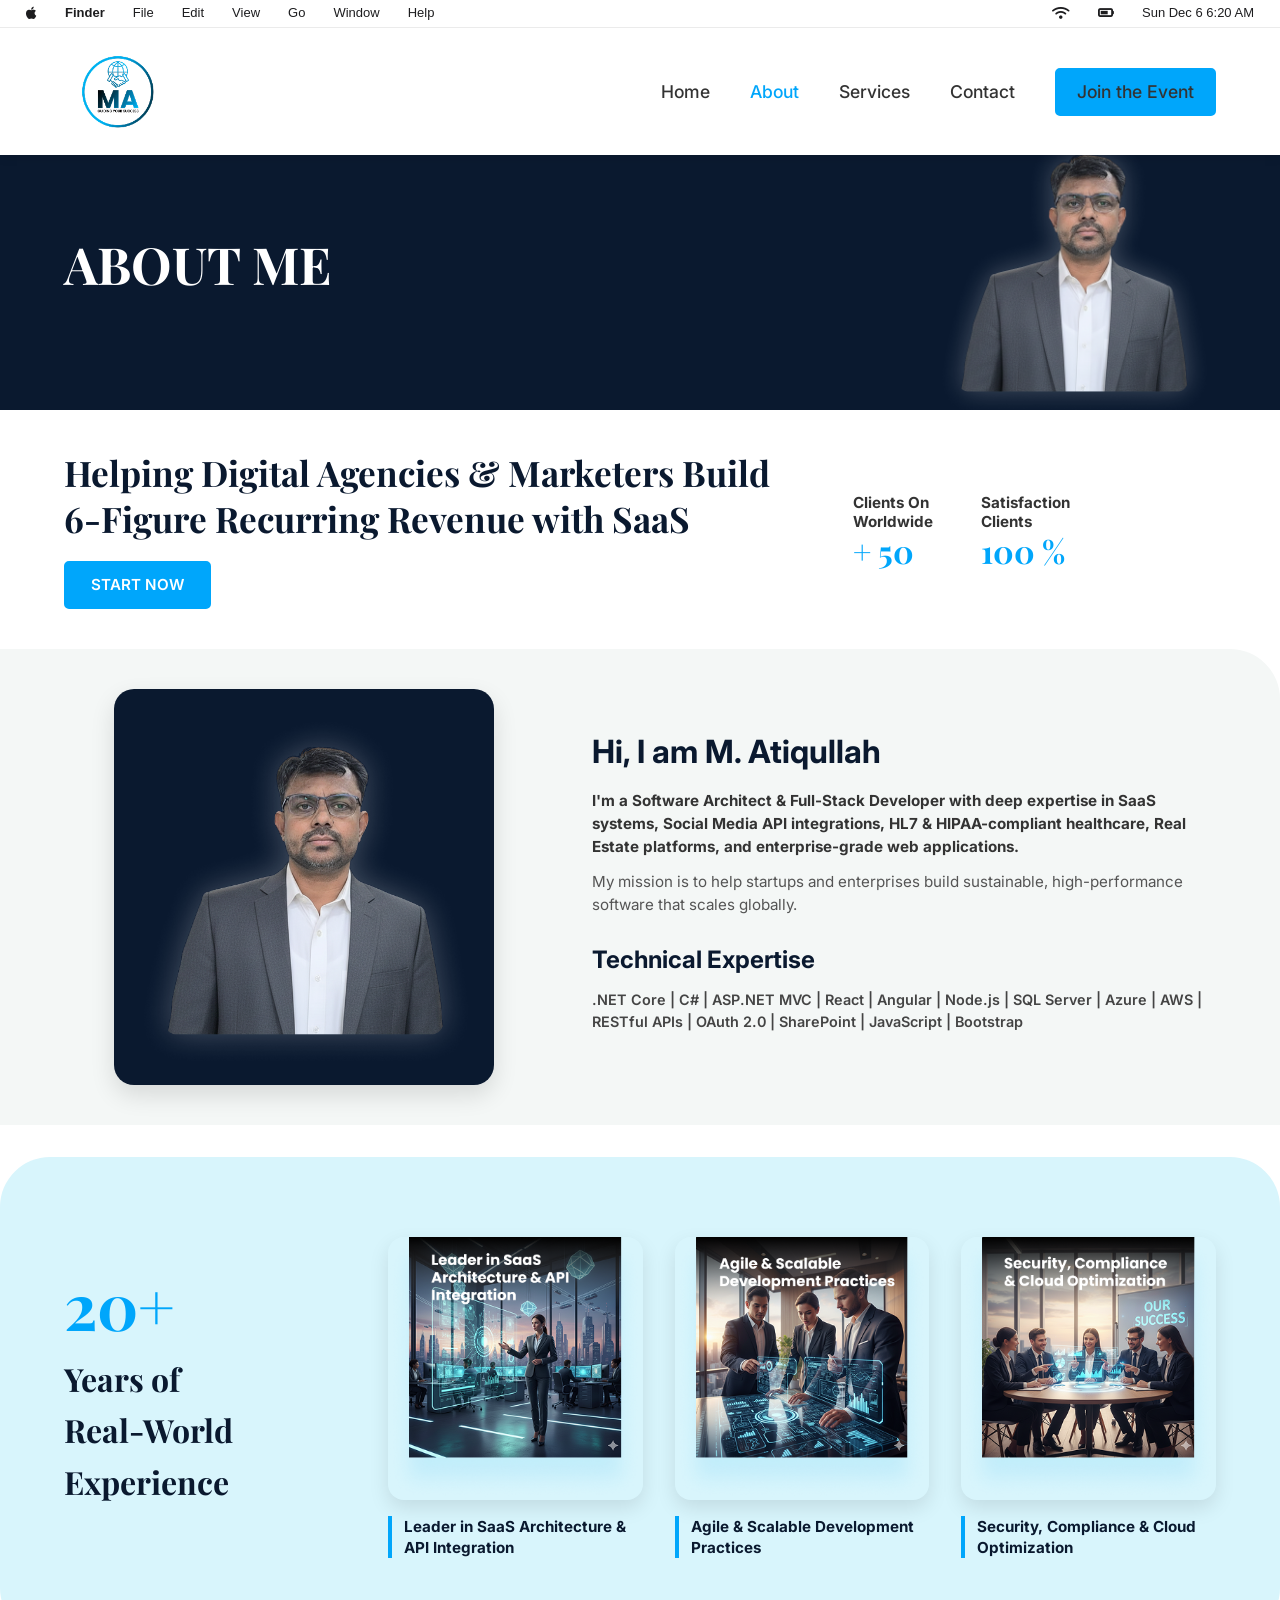
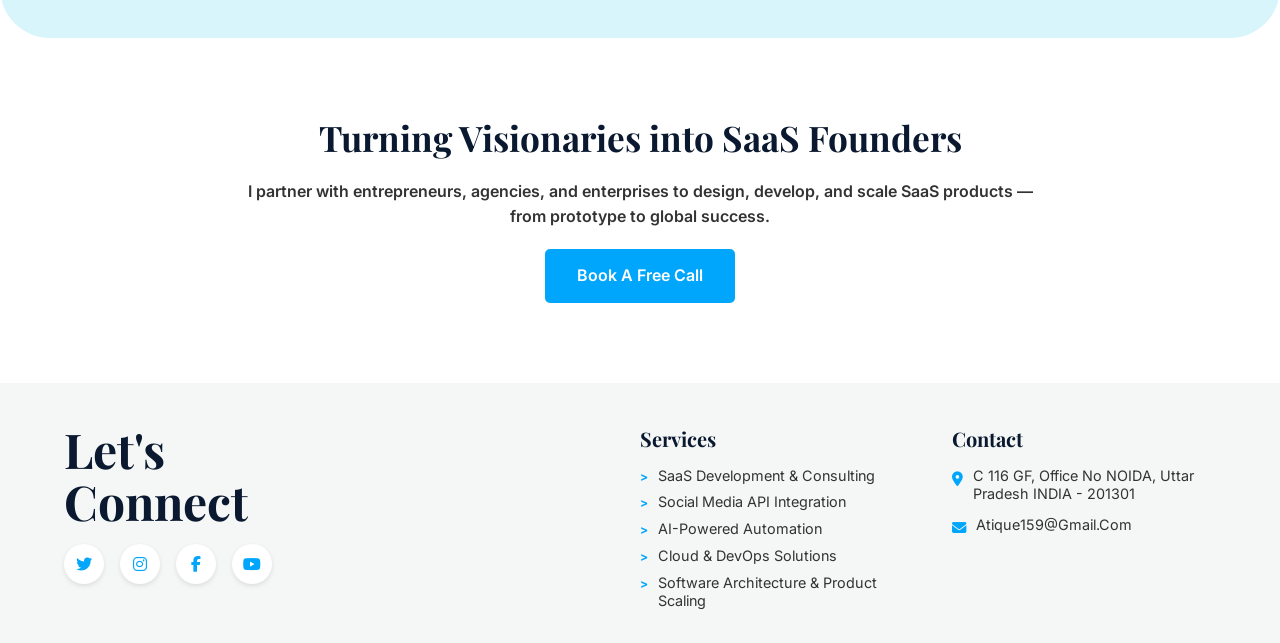
==== about.html @ 6e347f7b "Initial commit: Atiqullah portfolio website" ====
<!DOCTYPE html>
<html lang="en">
<head>
  <meta charset="UTF-8">
  <meta name="viewport" content="width=device-width, initial-scale=1.0">
  <title>About Me - M. Atiqullah</title>
  <meta name="description" content="Learn more about M. Atiqullah, Software Architect & Full-Stack Developer.">
  <link rel="stylesheet" href="styles.css">
  <link rel="stylesheet" href="https://cdnjs.cloudflare.com/ajax/libs/font-awesome/6.4.0/css/all.min.css">
</head>
<body>
  <!-- macOS Top Status Bar -->
  <div class="macos-menubar" style="background: #ffffff !important; backdrop-filter: none !important; -webkit-backdrop-filter: none !important;">
    <div class="menubar-left">
      <a href="#" class="menubar-item" style="font-size: 15px;"><i class="fab fa-apple"></i></a>
      <a href="#" class="menubar-item" style="font-weight: 700;">Finder</a>
      <a href="#" class="menubar-item">File</a>
      <a href="#" class="menubar-item">Edit</a>
      <a href="#" class="menubar-item">View</a>
      <a href="#" class="menubar-item">Go</a>
      <a href="#" class="menubar-item">Window</a>
      <a href="#" class="menubar-item">Help</a>
    </div>
    <div class="menubar-right">
      <span class="menubar-item"><i class="fas fa-wifi"></i></span>
      <span class="menubar-item"><i class="fas fa-battery-three-quarters"></i></span>
      <span id="macos-clock" class="menubar-item">Sat Jun 10 9:41 AM</span>
    </div>
  </div>

  <header>
    <div class="container navbar">
      <a href="index.html" class="logo">
        <img src="4%201.png" alt="MA Logo" class="logo-img">
      </a>
      <button class="hamburger"><i class="fas fa-bars"></i></button>
      <ul class="nav-links">
        <li><a href="index.html">Home</a></li>
        <li><a href="about.html" class="active">About</a></li>
        <li><a href="services.html">Services</a></li>
        <li><a href="contact.html">Contact</a></li>
        <li><a href="#" class="btn" style="padding: 8px 20px;">Join the Event</a></li>
      </ul>
    </div>
  </header>

  <main>
    <!-- About Hero -->
    <section class="bg-dark" style="padding: 7.5rem 0 0; overflow: hidden;">
      <div class="container" style="display: flex; align-items: center; justify-content: space-between;">
        <div>
          <h1 style="font-size: 3.2rem; margin-bottom: 0;">ABOUT ME</h1>
        </div>
        <div style="margin-bottom: -10px;">
          <img src="atq%20(1).png" alt="M. Atiqullah" style="max-height: 300px; display: block; border-radius: 20px 20px 0 0;">
        </div>
      </div>
    </section>

    <!-- Digital Agencies Section -->
    <section style="padding: 2.5rem 0;">
      <div class="container" style="display: grid; grid-template-columns: 2fr 1fr; gap: 4rem; align-items: center;">
        <div>
          <h2 style="font-size: 2.2rem; margin-bottom: 1.2rem; line-height: 1.3;">Helping Digital Agencies & Marketers Build 6-Figure Recurring Revenue with SaaS</h2>
          <a href="contact.html" class="btn" style="padding: 10px 25px; font-size: 0.95rem;">START NOW</a>
        </div>
        
        <div style="display: flex; flex-direction: row; gap: 3rem; align-items: flex-start;">
          <div class="stat-item">
            <p style="margin-bottom: 0.25rem; line-height: 1.25; font-size: 0.95rem;"><strong>Clients On<br>Worldwide</strong></p>
            <h3 class="text-primary" style="font-size: 2rem; margin-bottom: 0; line-height: 1;">+ 50</h3>
          </div>
          <div class="stat-item">
            <p style="margin-bottom: 0.25rem; line-height: 1.25; font-size: 0.95rem;"><strong>Satisfaction<br>Clients</strong></p>
            <h3 class="text-primary" style="font-size: 2rem; margin-bottom: 0; line-height: 1;">100 %</h3>
          </div>
        </div>
      </div>
    </section>

    <!-- Bio Section -->
    <section class="bg-light" style="padding: 2.5rem 0; border-radius: 0 50px 0 0;">
      <div class="container">
        <div style="display: grid; grid-template-columns: 1fr 1.3fr; gap: 3rem; align-items: center;">
          <div style="background-color: var(--primary-dark); padding: 1rem; border-radius: 20px; box-shadow: 0 10px 25px rgba(0,0,0,0.12); max-width: 380px; width: 100%; margin: 0 auto;">
            <img src="atq%20(1).png" alt="M. Atiqullah" style="width: 100%; border-radius: 10px; display: block;">
          </div>
          
          <div>
            <h2 style="font-size: 2rem; font-family: var(--font-body); margin-bottom: 0.8rem;">Hi, I am M. Atiqullah</h2>
            <p style="font-size: 0.95rem; line-height: 1.5; margin-bottom: 0.8rem;"><strong>I'm a Software Architect & Full-Stack Developer with deep expertise in SaaS systems, Social Media API integrations, HL7 & HIPAA-compliant healthcare, Real Estate platforms, and enterprise-grade web applications.</strong></p>
            <p style="margin-bottom: 1.5rem; font-size: 0.95rem; line-height: 1.5; color: #555;">My mission is to help startups and enterprises build sustainable, high-performance software that scales globally.</p>
            
            <h2 style="font-size: 1.5rem; font-family: var(--font-body); margin-bottom: 0.6rem;">Technical Expertise</h2>
            <p style="font-weight: 600; font-size: 0.9rem; line-height: 1.5; color: #444;">.NET Core | C# | ASP.NET MVC | React | Angular | Node.js | SQL Server | Azure | AWS | RESTful APIs | OAuth 2.0 | SharePoint | JavaScript | Bootstrap</p>
          </div>
        </div>
      </div>
    </section>

    <!-- Experience Grid -->
    <section class="section-padding" style="background-color: #d8f5fc; border-radius: 50px; margin: 2rem 0;">
      <div class="container">
        <div style="display: grid; grid-template-columns: 1fr 3fr; gap: 3rem; align-items: center;">
          <div>
            <h2 class="text-primary" style="font-size: 4rem; line-height: 1; margin: 0;">20+</h2>
            <h2 style="font-size: 2rem; margin-top: 1rem;">Years of<br>Real-World<br>Experience</h2>
          </div>
          
          <div class="grid-3" style="align-items: start;">
            <!-- Card 1 -->
            <div style="display: flex; flex-direction: column;">
              <div style="border-radius: 16px; overflow: hidden; box-shadow: 0 8px 20px rgba(0,0,0,0.1);">
                <img src="Group%201000001676.png" alt="Leader in SaaS Architecture & API Integration" style="width: 100%; height: auto; display: block;">
              </div>
              <div style="border-left: 4px solid var(--primary-light); padding-left: 0.75rem; margin-top: 1rem;">
                <p style="font-weight: 700; font-size: 0.95rem; color: var(--primary-dark); margin: 0; line-height: 1.4;">Leader in SaaS Architecture &amp; API Integration</p>
              </div>
            </div>

            <!-- Card 2 -->
            <div style="display: flex; flex-direction: column;">
              <div style="border-radius: 16px; overflow: hidden; box-shadow: 0 8px 20px rgba(0,0,0,0.1);">
                <img src="Group%201000001677.png" alt="Agile & Scalable Development Practices" style="width: 100%; height: auto; display: block;">
              </div>
              <div style="border-left: 4px solid var(--primary-light); padding-left: 0.75rem; margin-top: 1rem;">
                <p style="font-weight: 700; font-size: 0.95rem; color: var(--primary-dark); margin: 0; line-height: 1.4;">Agile &amp; Scalable Development Practices</p>
              </div>
            </div>

            <!-- Card 3 -->
            <div style="display: flex; flex-direction: column;">
              <div style="border-radius: 16px; overflow: hidden; box-shadow: 0 8px 20px rgba(0,0,0,0.1);">
                <img src="Group%201000001678.png" alt="Security, Compliance & Cloud Optimization" style="width: 100%; height: auto; display: block;">
              </div>
              <div style="border-left: 4px solid var(--primary-light); padding-left: 0.75rem; margin-top: 1rem;">
                <p style="font-weight: 700; font-size: 0.95rem; color: var(--primary-dark); margin: 0; line-height: 1.4;">Security, Compliance &amp; Cloud Optimization</p>
              </div>
            </div>
          </div>
        </div>
      </div>
    </section>

    <!-- Banner -->
    <section class="banner">
      <div class="container">
        <h2 style="font-family: var(--font-heading);">Turning Visionaries into SaaS Founders</h2>
        <p style="font-weight: 600; max-width: 800px; margin: 0 auto 2rem;">I partner with entrepreneurs, agencies, and enterprises to design, develop, and scale SaaS products — from prototype to global success.</p>
        <a href="contact.html" class="btn">Book A Free Call</a>
      </div>
    </section>
  </main>

  <footer>
    <div class="container footer-grid">
      <div class="footer-brand">
        <h2>Let's<br>Connect</h2>
        <div class="social-links">
          <a href="#"><i class="fab fa-twitter"></i></a>
          <a href="#"><i class="fab fa-instagram"></i></a>
          <a href="#"><i class="fab fa-facebook-f"></i></a>
          <a href="#"><i class="fab fa-youtube"></i></a>
        </div>
      </div>
      
      <div class="footer-links">
        <h3>Services</h3>
        <ul>
          <li><a href="services.html" style="text-decoration:none; color:inherit;">SaaS Development & Consulting</a></li>
          <li><a href="services.html" style="text-decoration:none; color:inherit;">Social Media API Integration</a></li>
          <li><a href="services.html" style="text-decoration:none; color:inherit;">AI-Powered Automation</a></li>
          <li><a href="services.html" style="text-decoration:none; color:inherit;">Cloud & DevOps Solutions</a></li>
          <li><a href="services.html" style="text-decoration:none; color:inherit;">Software Architecture & Product Scaling</a></li>
        </ul>
      </div>

      <div class="footer-contact">
        <h3>Contact</h3>
        <p>
          <i class="fas fa-map-marker-alt text-primary" style="margin-top: 5px;"></i>
          <span>C 116 GF, Office No NOIDA, Uttar Pradesh INDIA - 201301</span>
        </p>
        <p>
          <i class="fas fa-envelope text-primary" style="margin-top: 5px;"></i>
          <span>Atique159@Gmail.Com</span>
        </p>
      </div>
    </div>
  </footer>

  <script src="script.js"></script>
</body>
</html>
---- styles.css ----
@import url('https://fonts.googleapis.com/css2?family=Inter:wght@300;400;500;600;700&family=Playfair+Display:wght@400;500;600;700;800&display=swap');

:root {
  --primary-dark: #0a192f;
  --primary-light: #00a6fb;
  --text-dark: #333333;
  --text-light: #ffffff;
  --bg-light: #f4f7f6;
  --bg-white: #ffffff;
  
  --font-heading: 'Playfair Display', serif;
  --font-body: 'Inter', sans-serif;
  
  --transition: all 0.3s ease;
}

* {
  margin: 0;
  padding: 0;
  box-sizing: border-box;
}

html {
  scroll-behavior: smooth;
}

body {
  font-family: var(--font-body);
  color: var(--text-dark);
  line-height: 1.6;
  background-color: var(--bg-white);
  overflow-x: hidden;
}

/* Typography */
h1, h2, h3, h4, h5, h6 {
  font-family: var(--font-heading);
  color: var(--primary-dark);
  margin-bottom: 1rem;
}

h1 { font-size: 3.5rem; line-height: 1.2; }
h2 { font-size: 2.5rem; }
h3 { font-size: 1.75rem; }
p { margin-bottom: 1rem; font-size: 1rem; }

/* Utilities */
.container {
  width: 90%;
  max-width: 1200px;
  margin: 0 auto;
}

.text-center { text-align: center; }
.text-primary { color: var(--primary-light); }
.text-dark { color: var(--primary-dark); }
.bg-light { background-color: var(--bg-light); }
.bg-dark { background-color: var(--primary-dark); color: var(--text-light); }
.bg-dark h1, .bg-dark h2, .bg-dark h3 { color: var(--text-light); }

.section-padding {
  padding: 5rem 0;
}

/* Buttons */
.btn {
  display: inline-block;
  padding: 12px 30px;
  background-color: var(--primary-light);
  color: var(--text-light);
  text-decoration: none;
  border-radius: 5px;
  font-weight: 600;
  transition: var(--transition);
  border: 2px solid var(--primary-light);
  cursor: pointer;
  white-space: nowrap;
}

.btn:hover {
  background-color: transparent;
  color: var(--primary-light);
}

/* macOS Menu Bar */
.macos-menubar {
  position: fixed;
  top: 0;
  left: 0;
  width: 100%;
  height: 28px;
  background: rgba(255, 255, 255, 0.65);
  backdrop-filter: blur(20px) saturate(180%);
  -webkit-backdrop-filter: blur(20px) saturate(180%);
  display: flex;
  justify-content: space-between;
  align-items: center;
  padding: 0 20px;
  font-family: -apple-system, BlinkMacSystemFont, "Segoe UI", Roboto, Helvetica, Arial, sans-serif;
  font-size: 13px;
  color: #1d1d1f;
  z-index: 2000;
  border-bottom: 1px solid rgba(0, 0, 0, 0.08);
}

.macos-menubar.menubar-white {
  background: #ffffff;
}

.menubar-left, .menubar-right {
  display: flex;
  align-items: center;
  gap: 16px;
}

.menubar-item {
  color: #1d1d1f;
  text-decoration: none;
  font-weight: 500;
  cursor: pointer;
  padding: 2px 6px;
  border-radius: 4px;
  transition: background 0.15s ease, color 0.15s ease;
  display: inline-flex;
  align-items: center;
}

.menubar-item:hover {
  background: rgba(0, 0, 0, 0.06);
}

.menubar-item i {
  font-size: 14px;
}

/* Header & Nav */
header {
  position: absolute;
  top: 28px;
  left: 0;
  width: 100%;
  background-color: var(--bg-white);
  box-shadow: 0 2px 10px rgba(0,0,0,0.1);
  z-index: 1000;
  transition: var(--transition);
}

.header-transparent {
  position: absolute;
  top: 28px;
  background-color: transparent;
  box-shadow: none;
}

.navbar {
  display: flex;
  justify-content: space-between;
  align-items: center;
  padding: 0.6rem 0;
}

.logo {
  font-family: var(--font-heading);
  font-size: 2rem;
  font-weight: 800;
  color: var(--primary-dark);
  text-decoration: none;
  display: flex;
  align-items: center;
  gap: 10px;
}

.logo-img {
  width: 108px;
  height: 108px;
  border-radius: 50%;
  object-fit: cover;
  display: block;
  transition: var(--transition);
}

.logo-img:hover {
  transform: scale(1.05);
}

.nav-links {
  display: flex;
  list-style: none;
  gap: 2.5rem;
  align-items: center;
}

.nav-links a {
  text-decoration: none;
  color: var(--text-dark);
  font-size: 1.1rem;
  font-weight: 500;
  transition: var(--transition);
}

.nav-links a:hover, .nav-links a.active {
  color: var(--primary-light);
}

.header-transparent .nav-links a {
  color: var(--text-light);
}

.header-transparent .nav-links a:hover, .header-transparent .nav-links a.active {
  color: var(--primary-dark);
}

.hamburger {
  display: none;
  cursor: pointer;
  background: none;
  border: none;
  font-size: 1.5rem;
  color: var(--primary-dark);
}

/* Hero Section */
.hero {
  padding-top: 10rem;
  padding-bottom: 5rem;
  display: flex;
  align-items: center;
  min-height: 100vh;
  position: relative;
  overflow: hidden;
}

.hero-bg-shape {
  position: absolute;
  top: 0;
  right: 0;
  width: 65%;
  height: 100%;
  background: linear-gradient(135deg, #5fe4cd 0%, #15b7f7 100%);
  clip-path: polygon(30% 0, 100% 0, 100% 100%, 30% 100%, 0 45%);
  z-index: 0;
}

.hero-content {
  display: grid;
  grid-template-columns: 1fr 1fr;
  gap: 3rem;
  align-items: center;
  position: relative;
  z-index: 1;
}

.hero-text h1 {
  font-size: 2.2rem;
  margin-bottom: 1.5rem;
}

.hero-text p {
  font-size: 0.88rem;
}

.hero-bottom-row {
  grid-column: span 2;
  display: flex;
  justify-content: space-between;
  align-items: center;
  margin-top: 1rem;
  width: 100%;
}

.hero-stats {
  display: flex;
  gap: 3rem;
  align-items: flex-start;
}

.hero-stats .stat-item {
  display: flex;
  flex-direction: column;
}

.hero-stats .stat-item p {
  font-family: var(--font-heading);
  font-weight: 700;
  font-size: 1.15rem;
  color: #111111;
  line-height: 1.2;
  margin-bottom: 0.5rem;
}

.hero-stats .stat-item h3 {
  font-family: var(--font-body);
  color: var(--primary-light);
  font-size: 2.5rem;
  font-weight: 700;
  margin: 0;
  line-height: 1;
}

.btn-pill {
  border-radius: 50px !important;
  background: linear-gradient(135deg, #00bcfd 0%, #2bf4d0 100%) !important;
  border: none !important;
  padding: 15px 35px !important;
  box-shadow: 0 4px 15px rgba(0, 188, 253, 0.35);
  font-weight: 700;
  transition: transform 0.2s ease, box-shadow 0.2s ease;
  color: #ffffff !important;
}

.btn-pill:hover {
  transform: translateY(-2px);
  box-shadow: 0 6px 20px rgba(0, 188, 253, 0.5);
  color: #ffffff !important;
}

.hero-image {
  position: relative;
  text-align: right;
}

.hero-image img {
  max-width: 100%;
  height: auto;
  border-radius: 20px;
  filter: drop-shadow(0 20px 30px rgba(0,0,0,0.1));
}

/* Cards & Grids */
.grid-3 {
  display: grid;
  grid-template-columns: repeat(3, 1fr);
  gap: 2rem;
}

.grid-4 {
  display: grid;
  grid-template-columns: repeat(4, 1fr);
  gap: 2rem;
}

.card {
  background: var(--bg-white);
  border-radius: 10px;
  overflow: hidden;
  box-shadow: 0 5px 15px rgba(0,0,0,0.05);
  transition: var(--transition);
}

.card:hover {
  transform: translateY(-10px);
  box-shadow: 0 15px 30px rgba(0,0,0,0.1);
}

.card img {
  width: 100%;
  height: 200px;
  object-fit: cover;
}

.card-content {
  padding: 1.5rem;
}

.card-content h3 {
  font-size: 1.25rem;
  margin-bottom: 1rem;
}

/* Solution Cards with Text Overlay */
.solution-card {
  padding: 0;
  overflow: hidden;
}

.solution-card-inner {
  position: relative;
  width: 100%;
  height: 100%;
}

.solution-card-inner img {
  width: 100%;
  height: 250px;
  object-fit: cover;
  display: block;
}

.solution-label {
  position: absolute;
  top: 0;
  left: 0;
  right: 0;
  background: linear-gradient(180deg, rgba(0,0,0,0.78) 0%, rgba(0,0,0,0.35) 60%, transparent 100%);
  padding: 1.2rem 1.2rem 2rem;
}

.solution-label span {
  color: #ffffff;
  font-family: var(--font-body);
  font-weight: 700;
  font-size: 1rem;
  line-height: 1.4;
  display: block;
}

/* Banner */
.banner {
  text-align: center;
  padding: 2.5rem 0;
}

.banner h2 {
  font-size: 2.2rem;
  margin-bottom: 0.75rem;
}

.banner p {
  margin-bottom: 1.2rem !important;
}

/* Footer */
footer {
  background-color: var(--bg-light);
  padding: 2.5rem 0 1.5rem;
  margin-top: 2.5rem;
}

.footer-grid {
  display: grid;
  grid-template-columns: 2fr 1fr 1fr;
  gap: 3rem;
}

.footer-brand h2 {
  font-size: 3rem;
  line-height: 1.1;
  margin-bottom: 0.75rem;
}

.social-links {
  display: flex;
  gap: 1rem;
  margin-top: 1rem;
}

.social-links a {
  display: inline-flex;
  align-items: center;
  justify-content: center;
  width: 40px;
  height: 40px;
  border-radius: 50%;
  background: var(--bg-white);
  color: var(--primary-light);
  text-decoration: none;
  transition: var(--transition);
  box-shadow: 0 2px 5px rgba(0,0,0,0.1);
}

.social-links a:hover {
  background: var(--primary-light);
  color: var(--text-light);
}

.footer-links h3, .footer-contact h3 {
  font-size: 1.25rem;
  margin-bottom: 0.75rem;
}

.footer-links ul {
  list-style: none;
}

.footer-links li {
  margin-bottom: 0.5rem;
  display: flex;
  align-items: flex-start;
  gap: 10px;
  line-height: 1.3;
}

.footer-links a {
  font-size: 0.9rem;
}

.footer-links li::before {
  content: '>';
  color: var(--primary-light);
  font-weight: bold;
  font-size: 0.75rem;
  margin-top: 2px;
}

.footer-contact p {
  display: flex;
  align-items: flex-start;
  gap: 10px;
  margin-bottom: 0.75rem;
  font-size: 0.9rem;
  line-height: 1.3;
}

.footer-bottom {
  text-align: center;
  padding-top: 2rem;
  margin-top: 3rem;
  border-top: 1px solid rgba(0,0,0,0.1);
  font-size: 0.9rem;
}

/* Animations */
.fade-in {
  opacity: 0;
  transform: translateY(20px);
  transition: opacity 0.6s ease-out, transform 0.6s ease-out;
}

.fade-in.visible {
  opacity: 1;
  transform: translateY(0);
}

/* Testimonials Section */
.testimonials-section {
  background-color: var(--bg-light);
  position: relative;
  overflow: hidden;
}

.testimonials-header {
  display: flex;
  justify-content: space-between;
  align-items: center;
  margin-bottom: 2rem;
}

.testimonials-header h2 {
  font-family: var(--font-heading);
  font-size: 2.5rem;
  color: var(--primary-dark);
  font-weight: 700;
  text-align: center;
  flex-grow: 1;
}

.testimonial-nav-btn {
  background: var(--bg-white);
  border: 1px solid rgba(0, 0, 0, 0.1);
  color: var(--primary-dark);
  width: 48px;
  height: 48px;
  border-radius: 50%;
  display: flex;
  align-items: center;
  justify-content: center;
  cursor: pointer;
  box-shadow: 0 4px 10px rgba(0, 0, 0, 0.05);
  transition: var(--transition);
  z-index: 10;
}

.testimonial-nav-btn:hover {
  background: var(--primary-light);
  color: var(--text-light);
  border-color: var(--primary-light);
  transform: translateY(-2px);
  box-shadow: 0 6px 15px rgba(0, 166, 251, 0.2);
}

.testimonials-dots {
  display: flex;
  justify-content: center;
  gap: 0.5rem;
  margin-bottom: 3rem;
}

.dot {
  width: 10px;
  height: 10px;
  border-radius: 50%;
  background-color: #d1d5db;
  cursor: pointer;
  transition: var(--transition);
}

.dot.active {
  background-color: var(--primary-light);
  transform: scale(1.3);
}

.testimonials-row {
  display: flex;
  justify-content: center;
  align-items: center;
  gap: 1.5rem;
  max-width: 1200px;
  margin: 0 auto;
  min-height: 520px;
}

.testimonial-card {
  background: transparent;
  border: none;
  box-shadow: none;
  padding: 0;
  margin: 0;
  transition: var(--transition);
  display: flex;
  justify-content: center;
  align-items: center;
  flex: 1;
}

.testimonial-card img {
  width: 100%;
  height: auto;
  display: block;
  transition: var(--transition);
  filter: drop-shadow(0 15px 30px rgba(0, 0, 0, 0.15));
}

/* Sizing and scaling for 3D layout to match Figma designs in home.pdf */
.testimonial-card.side-card img {
  max-width: 360px;
  opacity: 0.85;
  transform: scale(0.92);
}

.testimonial-card.center-card img {
  max-width: 440px;
  opacity: 1;
  transform: scale(1.05);
  z-index: 5;
}

/* Hover effects */
.testimonial-card:hover img {
  opacity: 1;
  transform: scale(0.96);
  filter: drop-shadow(0 20px 40px rgba(0, 0, 0, 0.22));
}

.testimonial-card.center-card:hover img {
  transform: scale(1.08);
}

/* Responsive */
@media (max-width: 992px) {
  .hero-content {
    grid-template-columns: 1fr;
    text-align: center;
  }
  .hero-image {
    text-align: center;
    margin-bottom: 2rem;
  }
  .hero-bottom-row {
    grid-column: auto;
    flex-direction: column;
    align-items: center;
    gap: 2.5rem;
    margin-top: 2.5rem;
  }
  .hero-stats {
    flex-direction: row;
    flex-wrap: wrap;
    justify-content: center;
    gap: 3rem;
  }
  .grid-3, .grid-4, .footer-grid {
    grid-template-columns: repeat(2, 1fr);
  }
  
  /* Testimonials Responsive */
  .testimonials-row {
    flex-direction: column;
    align-items: center;
    gap: 3rem;
    padding-top: 2rem;
    min-height: auto;
  }
  
  .testimonial-card {
    width: 100%;
    max-width: 420px;
  }
  
  .testimonial-card.side-card img,
  .testimonial-card.center-card img {
    max-width: 100%;
    transform: none;
    opacity: 1;
  }
  
  .testimonial-card:hover img,
  .testimonial-card.center-card:hover img {
    transform: translateY(-5px);
  }
}

@media (max-width: 576px) {
  .hero-stats {
    flex-direction: column;
    align-items: center;
    gap: 2rem;
  }
}


@media (max-width: 768px) {
  .macos-menubar {
    display: none;
  }
  
  header, .header-transparent {
    top: 0;
  }
  
  .hero {
    padding-top: 8rem;
  }

  h1 { font-size: 2.5rem; }
  h2 { font-size: 2rem; }
  
  .logo {
    font-size: 1.5rem;
  }
  
  .logo-img {
    width: 90px;
    height: 90px;
  }
  
  .nav-links {
    display: none;
    position: absolute;
    top: 100%;
    left: 0;
    width: 100%;
    background: var(--bg-white);
    flex-direction: column;
    padding: 2rem 0;
    box-shadow: 0 5px 10px rgba(0,0,0,0.1);
  }
  
  .nav-links.active {
    display: flex;
  }
  
  .hamburger {
    display: block;
  }
  
  .grid-3, .grid-4, .footer-grid {
    grid-template-columns: 1fr;
  }
}
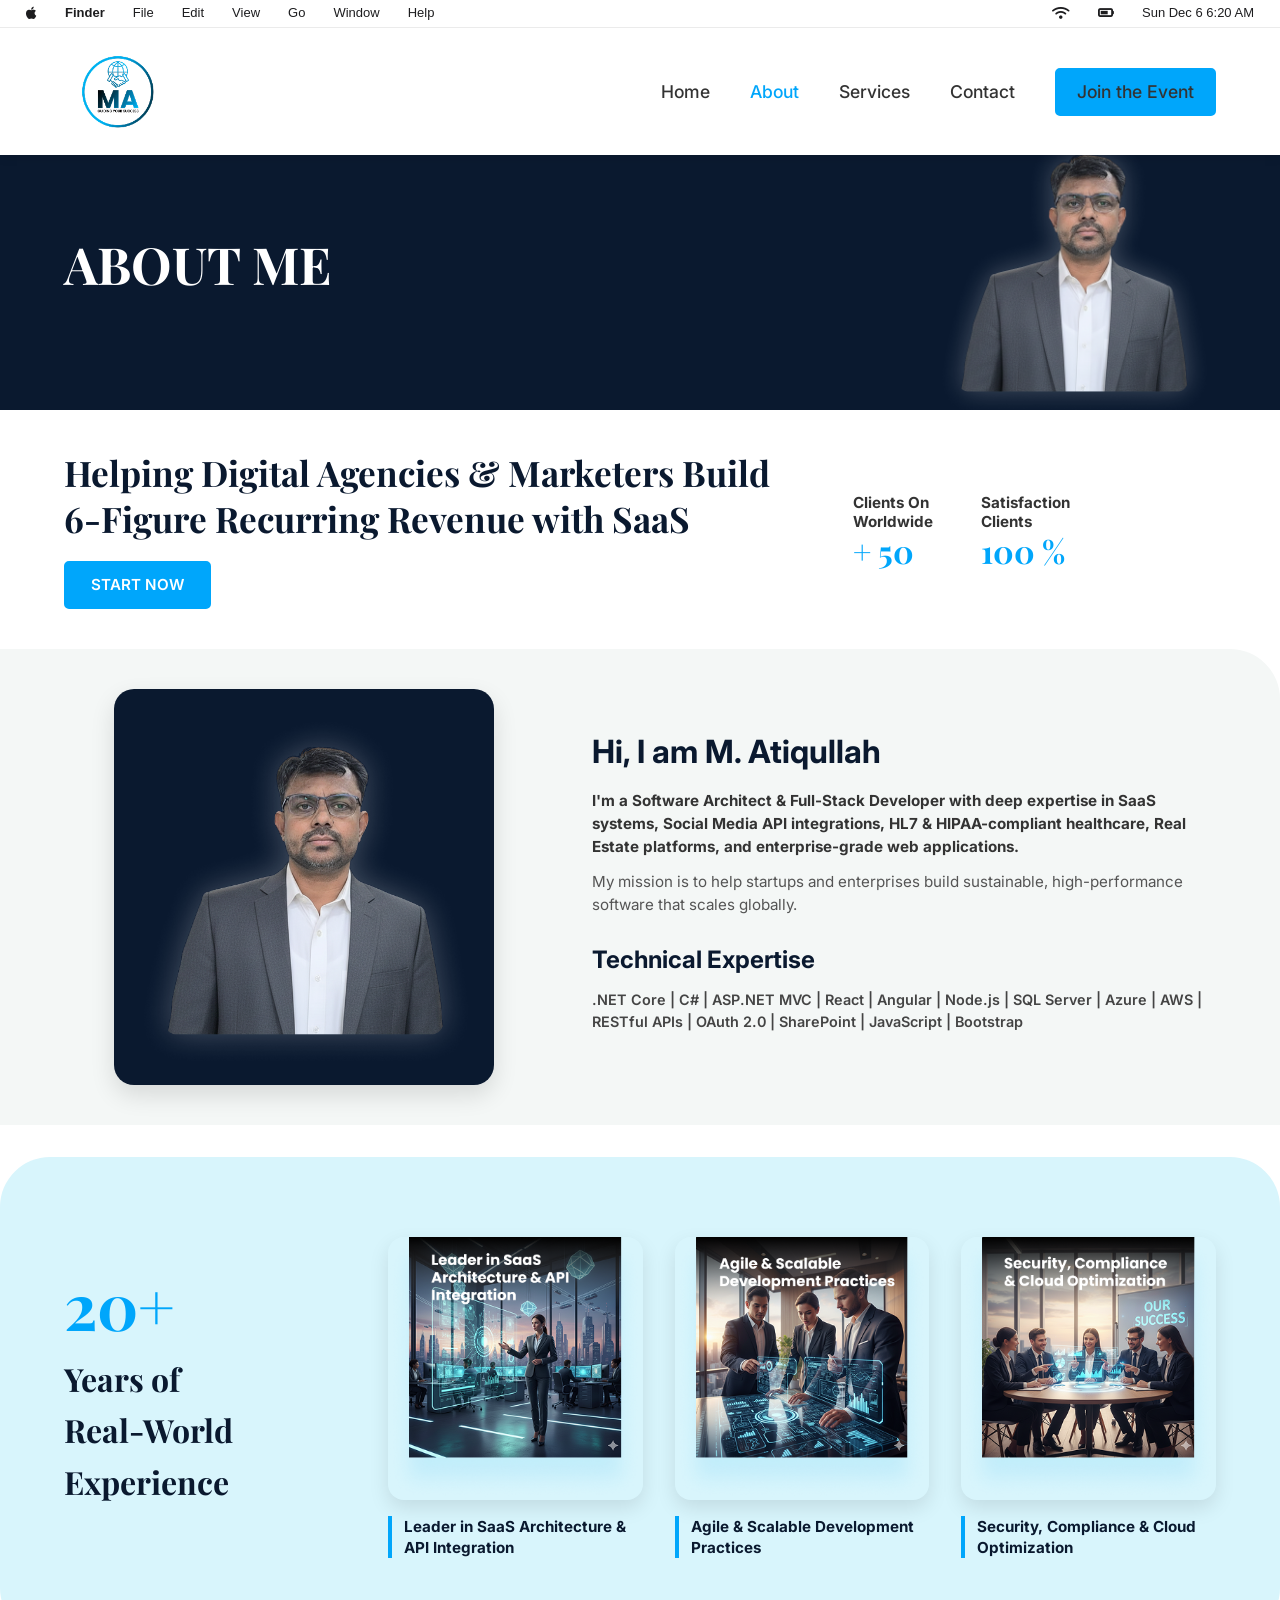
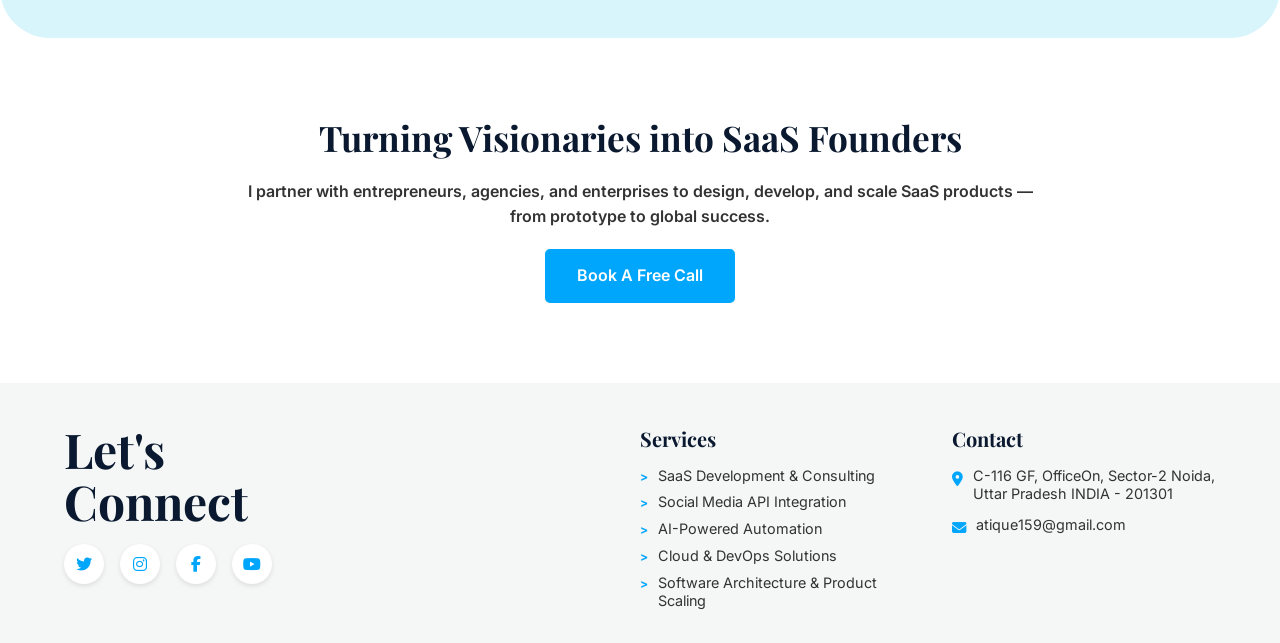
==== commit 37be9862: "Fix accessibility skipped heading, optimize hero image performance, and correct contact address and " ====
--- a/about.html
+++ b/about.html
@@ -179,11 +179,11 @@
         <h3>Contact</h3>
         <p>
           <i class="fas fa-map-marker-alt text-primary" style="margin-top: 5px;"></i>
-          <span>C 116 GF, Office No NOIDA, Uttar Pradesh INDIA - 201301</span>
+          <span>C-116 GF, OfficeOn, Sector-2 Noida, Uttar Pradesh INDIA - 201301</span>
         </p>
         <p>
           <i class="fas fa-envelope text-primary" style="margin-top: 5px;"></i>
-          <span>Atique159@Gmail.Com</span>
+          <span>atique159@gmail.com</span>
         </p>
       </div>
     </div>
--- a/styles.css
+++ b/styles.css
@@ -49,6 +49,18 @@
   width: 90%;
   max-width: 1200px;
   margin: 0 auto;
+}
+
+.sr-only {
+  position: absolute;
+  width: 1px;
+  height: 1px;
+  padding: 0;
+  margin: -1px;
+  overflow: hidden;
+  clip: rect(0, 0, 0, 0);
+  white-space: nowrap;
+  border: 0;
 }
 
 .text-center { text-align: center; }
@@ -645,8 +657,11 @@
   transform: scale(1.08);
 }
 
-/* Responsive */
+/* ============================================
+   RESPONSIVE — TABLET (max 992px)
+   ============================================ */
 @media (max-width: 992px) {
+  /* Hero */
   .hero-content {
     grid-template-columns: 1fr;
     text-align: center;
@@ -654,6 +669,7 @@
   .hero-image {
     text-align: center;
     margin-bottom: 2rem;
+    order: -1;
   }
   .hero-bottom-row {
     grid-column: auto;
@@ -666,73 +682,109 @@
     flex-direction: row;
     flex-wrap: wrap;
     justify-content: center;
-    gap: 3rem;
-  }
-  .grid-3, .grid-4, .footer-grid {
+    gap: 2rem;
+  }
+
+  /* Grids */
+  .grid-3 {
     grid-template-columns: repeat(2, 1fr);
   }
-  
-  /* Testimonials Responsive */
+  .grid-4 {
+    grid-template-columns: repeat(2, 1fr);
+  }
+  .footer-grid {
+    grid-template-columns: 1fr 1fr;
+  }
+
+  /* Experience section inline grid */
+  .experience-grid {
+    grid-template-columns: 1fr !important;
+    gap: 2rem !important;
+  }
+
+  /* Meet me section */
+  .meet-me-grid {
+    grid-template-columns: 1fr !important;
+    gap: 2rem !important;
+  }
+
+  /* Testimonials */
   .testimonials-row {
     flex-direction: column;
     align-items: center;
-    gap: 3rem;
+    gap: 2rem;
     padding-top: 2rem;
     min-height: auto;
   }
-  
   .testimonial-card {
     width: 100%;
     max-width: 420px;
   }
-  
   .testimonial-card.side-card img,
   .testimonial-card.center-card img {
     max-width: 100%;
     transform: none;
     opacity: 1;
   }
-  
   .testimonial-card:hover img,
   .testimonial-card.center-card:hover img {
     transform: translateY(-5px);
   }
-}
-
-@media (max-width: 576px) {
-  .hero-stats {
-    flex-direction: column;
-    align-items: center;
-    gap: 2rem;
-  }
-}
-
-
+
+  /* About / Contact / Services hero */
+  .page-hero-flex {
+    flex-direction: column !important;
+    align-items: flex-start !important;
+    gap: 1.5rem;
+  }
+  .page-hero-flex img {
+    max-height: 220px !important;
+    align-self: center;
+  }
+
+  /* Bio grid */
+  .bio-grid {
+    grid-template-columns: 1fr !important;
+  }
+
+  /* About stats row */
+  .about-stats-row {
+    flex-direction: row !important;
+    flex-wrap: wrap;
+    gap: 1.5rem !important;
+  }
+
+  /* Services cards grid */
+  .services-grid {
+    grid-template-columns: repeat(2, 1fr) !important;
+  }
+}
+
+/* ============================================
+   RESPONSIVE — MOBILE (max 768px)
+   ============================================ */
 @media (max-width: 768px) {
+  /* Hide macOS bar */
   .macos-menubar {
     display: none;
   }
-  
+
   header, .header-transparent {
     top: 0;
-  }
-  
-  .hero {
-    padding-top: 8rem;
-  }
-
-  h1 { font-size: 2.5rem; }
-  h2 { font-size: 2rem; }
-  
-  .logo {
-    font-size: 1.5rem;
-  }
-  
-  .logo-img {
-    width: 90px;
-    height: 90px;
-  }
-  
+    position: fixed;
+  }
+
+  /* Typography */
+  h1 { font-size: 2rem !important; line-height: 1.25 !important; }
+  h2 { font-size: 1.6rem !important; }
+  h3 { font-size: 1.3rem !important; }
+
+  /* Logo */
+  .logo { font-size: 1.5rem; }
+  .logo-img { width: 70px; height: 70px; }
+
+  /* Hamburger menu */
+  .hamburger { display: block; }
   .nav-links {
     display: none;
     position: absolute;
@@ -741,19 +793,197 @@
     width: 100%;
     background: var(--bg-white);
     flex-direction: column;
-    padding: 2rem 0;
-    box-shadow: 0 5px 10px rgba(0,0,0,0.1);
-  }
-  
-  .nav-links.active {
-    display: flex;
-  }
-  
-  .hamburger {
-    display: block;
-  }
-  
-  .grid-3, .grid-4, .footer-grid {
+    padding: 1.5rem 0;
+    gap: 0;
+    box-shadow: 0 5px 20px rgba(0,0,0,0.12);
+    z-index: 999;
+  }
+  .nav-links.active { display: flex; }
+  .nav-links li { width: 100%; text-align: center; }
+  .nav-links li a { display: block; padding: 0.75rem 1rem; }
+
+  /* Hero */
+  .hero {
+    padding-top: 7rem;
+    padding-bottom: 3rem;
+    min-height: auto;
+  }
+  .hero-content {
     grid-template-columns: 1fr;
-  }
-}
+    text-align: center;
+    gap: 1.5rem;
+  }
+  .hero-text h1 { font-size: 1.7rem !important; }
+  .hero-image { order: -1; }
+  .hero-image img { border-radius: 12px; }
+  .hero-bg-shape {
+    width: 100%;
+    clip-path: none;
+    height: 45%;
+    top: auto;
+    bottom: 0;
+    opacity: 0.4;
+  }
+  .hero-bottom-row {
+    flex-direction: column;
+    align-items: center;
+    gap: 2rem;
+    margin-top: 2rem;
+  }
+  .hero-stats {
+    flex-direction: row;
+    flex-wrap: wrap;
+    justify-content: center;
+    gap: 1.5rem;
+  }
+  .hero-stats .stat-item h3 { font-size: 2rem !important; }
+
+  /* Section padding */
+  .section-padding { padding: 3rem 0; }
+
+  /* Experience section inline grid → stack */
+  [style*="grid-template-columns: 1fr 3fr"],
+  [style*="grid-template-columns: 1fr 1.3fr"],
+  [style*="grid-template-columns: 1.8fr 2fr 1fr"],
+  [style*="grid-template-columns: 2fr 1fr"],
+  [style*="grid-template-columns: 3fr 2fr"] {
+    display: flex !important;
+    flex-direction: column !important;
+    gap: 1.5rem !important;
+  }
+
+  /* Experience 20+ years heading */
+  [style*="font-size: 5rem"] {
+    font-size: 3rem !important;
+  }
+  [style*="font-size: 2.5rem"] {
+    font-size: 1.6rem !important;
+  }
+
+  /* Grids */
+  .grid-3, .grid-4 { grid-template-columns: 1fr !important; }
+  .footer-grid { grid-template-columns: 1fr !important; }
+
+  /* Footer brand */
+  .footer-brand h2 { font-size: 2rem !important; }
+
+  /* Banner */
+  .banner h2 { font-size: 1.5rem !important; }
+  .banner p { font-size: 0.9rem; }
+
+  /* Solution cards */
+  .solution-card-inner img { height: 200px; }
+
+  /* Testimonials */
+  .testimonials-header {
+    flex-direction: column;
+    gap: 1rem;
+  }
+  .testimonials-header h2 { font-size: 1.5rem !important; }
+  .testimonials-row {
+    flex-direction: column;
+    align-items: center;
+    gap: 1.5rem;
+    min-height: auto;
+  }
+  .testimonial-card {
+    width: 100%;
+    max-width: 340px;
+  }
+  .testimonial-card.side-card img,
+  .testimonial-card.center-card img {
+    max-width: 100%;
+    transform: none;
+    opacity: 1;
+  }
+
+  /* About / Contact / Services page heroes */
+  section.bg-dark [style*="display: flex"] {
+    flex-direction: column !important;
+    align-items: flex-start !important;
+    padding-bottom: 1.5rem !important;
+  }
+  section.bg-dark img {
+    max-height: 200px !important;
+    align-self: center;
+  }
+  section.bg-dark h1 {
+    font-size: 2rem !important;
+    white-space: normal !important;
+  }
+  section.bg-dark {
+    padding-top: 5rem !important;
+  }
+
+  /* About bio grid */
+  [style*="grid-template-columns: 1fr 1.3fr"] {
+    grid-template-columns: 1fr !important;
+  }
+
+  /* About stats flex row → column */
+  [style*="flex-direction: row"][style*="align-items: flex-start"] {
+    flex-wrap: wrap !important;
+    gap: 1rem !important;
+  }
+
+  /* Contact form grid */
+  [style*="grid-template-columns: 3fr 2fr"] {
+    grid-template-columns: 1fr !important;
+    gap: 2rem !important;
+  }
+
+  /* Services cards */
+  [style*="grid-template-columns"][class*="grid-3"] {
+    grid-template-columns: 1fr !important;
+  }
+  .card img[style*="height: 250px"] {
+    height: 180px !important;
+  }
+
+  /* Experience section rounded card */
+  [style*="border-radius: 50px"] {
+    border-radius: 20px !important;
+    margin: 1rem 0 !important;
+  }
+}
+
+/* ============================================
+   RESPONSIVE — SMALL MOBILE (max 480px)
+   ============================================ */
+@media (max-width: 480px) {
+  .container { width: 95%; }
+
+  h1 { font-size: 1.7rem !important; }
+  h2 { font-size: 1.4rem !important; }
+
+  .hero-text h1 { font-size: 1.5rem !important; }
+
+  .btn { padding: 10px 20px; font-size: 0.9rem; }
+  .btn-pill { padding: 12px 24px !important; }
+
+  .hero-stats {
+    flex-direction: column;
+    align-items: center;
+    gap: 1.2rem;
+  }
+
+  .footer-brand h2 { font-size: 1.75rem !important; }
+
+  .testimonials-header h2 { font-size: 1.3rem !important; }
+
+  .solution-card-inner img { height: 160px; }
+
+  /* About page bio image */
+  [style*="max-width: 380px"] {
+    max-width: 100% !important;
+  }
+
+  /* Contact info layout */
+  .contact-info-block {
+    gap: 10px;
+  }
+
+  /* Services image height */
+  .card img { height: 150px !important; }
+}
+
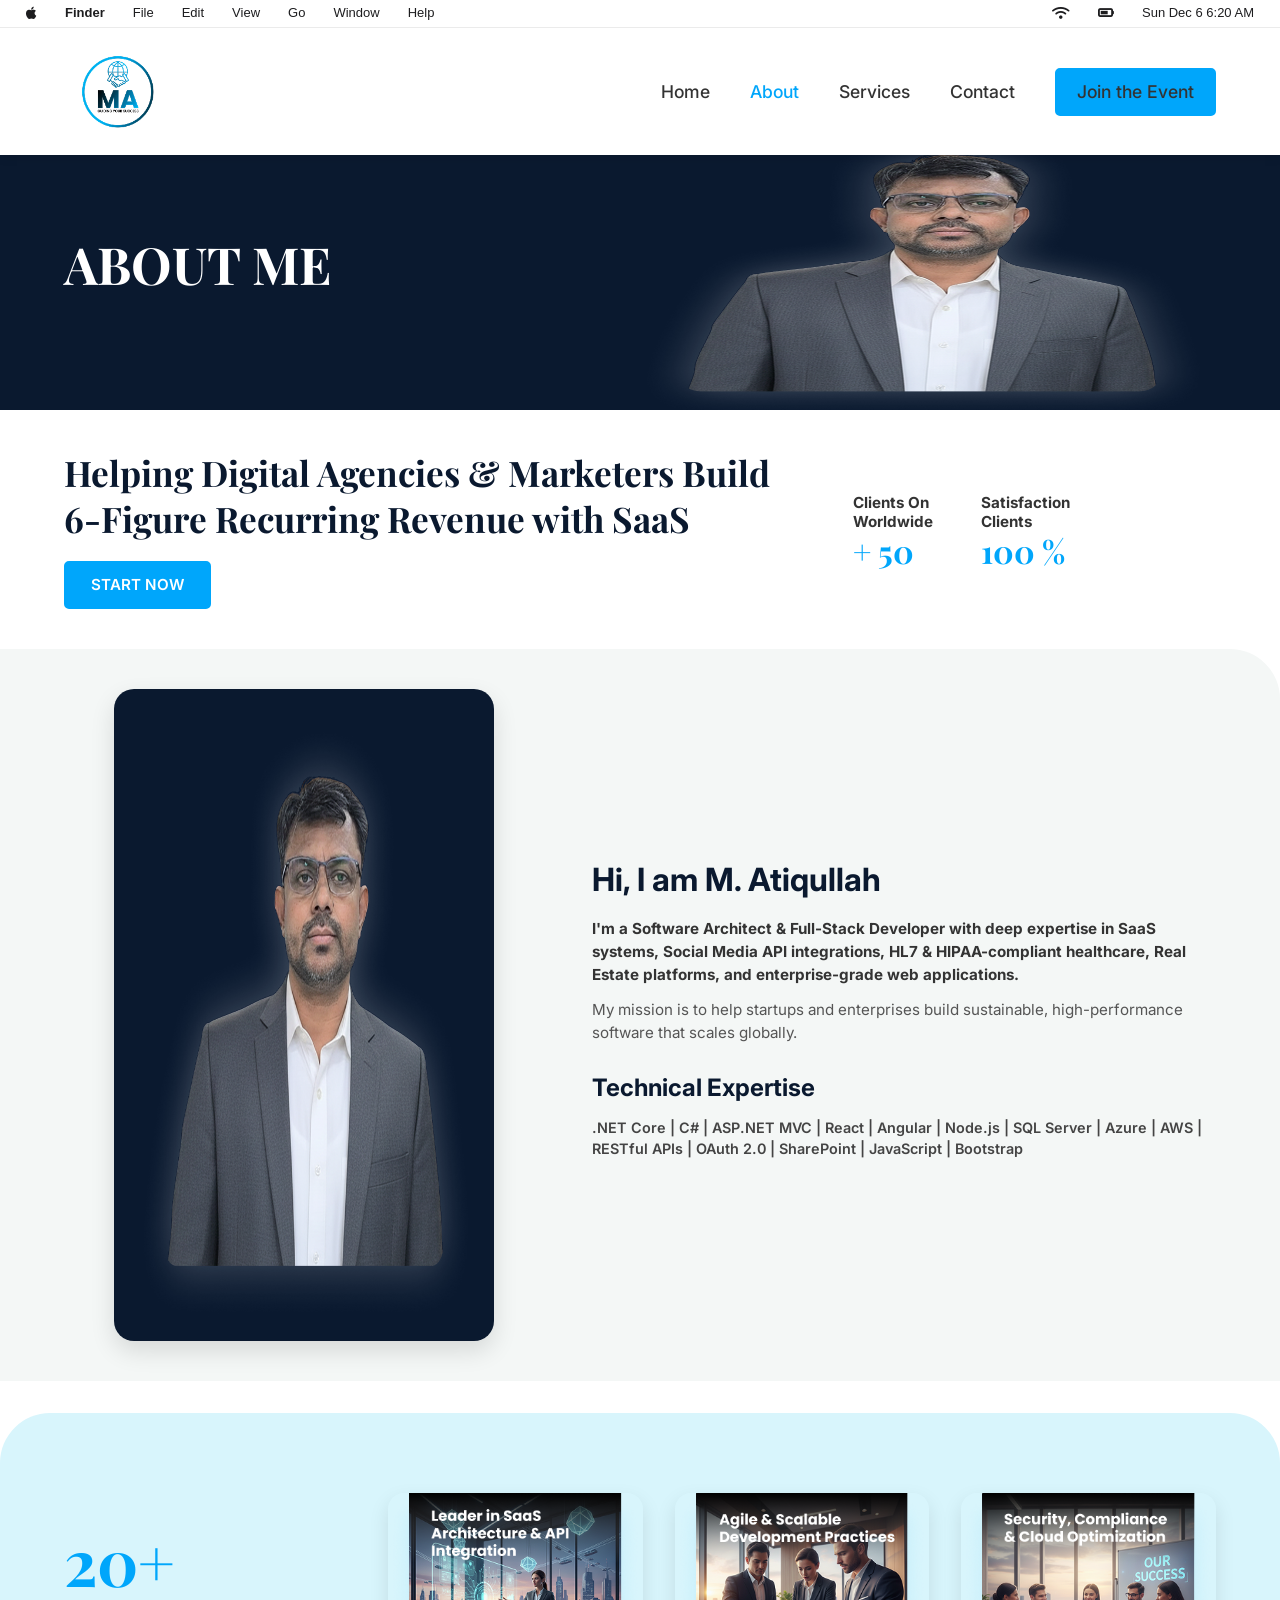
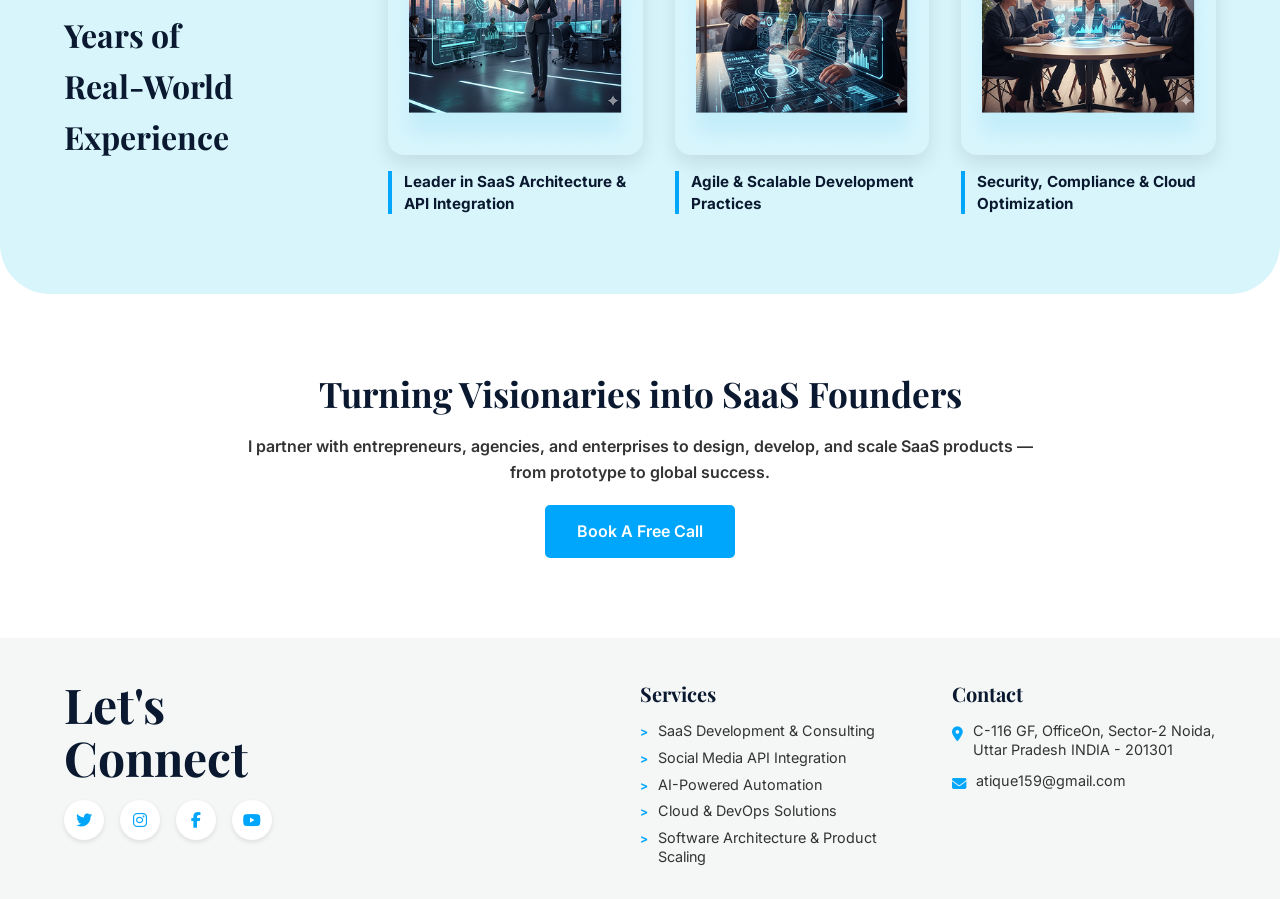
==== commit 499edc29: "Optimize page load speed: fix CLS layout shifts, lazy load offscreen images, remove slow @import" ====
--- a/about.html
+++ b/about.html
@@ -5,6 +5,9 @@
   <meta name="viewport" content="width=device-width, initial-scale=1.0">
   <title>About Me - M. Atiqullah</title>
   <meta name="description" content="Learn more about M. Atiqullah, Software Architect & Full-Stack Developer.">
+  <link rel="preconnect" href="https://fonts.googleapis.com">
+  <link rel="preconnect" href="https://fonts.gstatic.com" crossorigin>
+  <link href="https://fonts.googleapis.com/css2?family=Inter:wght@300;400;500;600;700&family=Playfair+Display:wght@400;500;600;700;800&display=swap" rel="stylesheet">
   <link rel="stylesheet" href="styles.css">
   <link rel="stylesheet" href="https://cdnjs.cloudflare.com/ajax/libs/font-awesome/6.4.0/css/all.min.css">
 </head>
@@ -31,7 +34,7 @@
   <header>
     <div class="container navbar">
       <a href="index.html" class="logo">
-        <img src="4%201.png" alt="MA Logo" class="logo-img">
+        <img src="4%201.png" alt="MA Logo" class="logo-img" width="196" height="196">
       </a>
       <button class="hamburger"><i class="fas fa-bars"></i></button>
       <ul class="nav-links">
@@ -52,7 +55,7 @@
           <h1 style="font-size: 3.2rem; margin-bottom: 0;">ABOUT ME</h1>
         </div>
         <div style="margin-bottom: -10px;">
-          <img src="atq%20(1).png" alt="M. Atiqullah" style="max-height: 300px; display: block; border-radius: 20px 20px 0 0;">
+          <img src="atq%20(1).png" alt="M. Atiqullah" width="592" height="620" style="max-height: 300px; display: block; border-radius: 20px 20px 0 0;">
         </div>
       </div>
     </section>
@@ -83,7 +86,7 @@
       <div class="container">
         <div style="display: grid; grid-template-columns: 1fr 1.3fr; gap: 3rem; align-items: center;">
           <div style="background-color: var(--primary-dark); padding: 1rem; border-radius: 20px; box-shadow: 0 10px 25px rgba(0,0,0,0.12); max-width: 380px; width: 100%; margin: 0 auto;">
-            <img src="atq%20(1).png" alt="M. Atiqullah" style="width: 100%; border-radius: 10px; display: block;">
+            <img src="atq%20(1).png" alt="M. Atiqullah" width="592" height="620" loading="lazy" style="width: 100%; border-radius: 10px; display: block;">
           </div>
           
           <div>
@@ -102,16 +105,16 @@
     <section class="section-padding" style="background-color: #d8f5fc; border-radius: 50px; margin: 2rem 0;">
       <div class="container">
         <div style="display: grid; grid-template-columns: 1fr 3fr; gap: 3rem; align-items: center;">
-          <div>
+          <div class="experience-stats">
             <h2 class="text-primary" style="font-size: 4rem; line-height: 1; margin: 0;">20+</h2>
-            <h2 style="font-size: 2rem; margin-top: 1rem;">Years of<br>Real-World<br>Experience</h2>
+            <h2 style="font-size: 2rem; margin-top: 1rem;">Years of <br>Real-World <br>Experience</h2>
           </div>
           
           <div class="grid-3" style="align-items: start;">
             <!-- Card 1 -->
             <div style="display: flex; flex-direction: column;">
               <div style="border-radius: 16px; overflow: hidden; box-shadow: 0 8px 20px rgba(0,0,0,0.1);">
-                <img src="Group%201000001676.png" alt="Leader in SaaS Architecture & API Integration" style="width: 100%; height: auto; display: block;">
+                <img src="Group%201000001676.png" alt="Leader in SaaS Architecture & API Integration" width="363" height="374" loading="lazy" style="width: 100%; height: auto; display: block;">
               </div>
               <div style="border-left: 4px solid var(--primary-light); padding-left: 0.75rem; margin-top: 1rem;">
                 <p style="font-weight: 700; font-size: 0.95rem; color: var(--primary-dark); margin: 0; line-height: 1.4;">Leader in SaaS Architecture &amp; API Integration</p>
@@ -121,7 +124,7 @@
             <!-- Card 2 -->
             <div style="display: flex; flex-direction: column;">
               <div style="border-radius: 16px; overflow: hidden; box-shadow: 0 8px 20px rgba(0,0,0,0.1);">
-                <img src="Group%201000001677.png" alt="Agile & Scalable Development Practices" style="width: 100%; height: auto; display: block;">
+                <img src="Group%201000001677.png" alt="Agile & Scalable Development Practices" width="363" height="374" loading="lazy" style="width: 100%; height: auto; display: block;">
               </div>
               <div style="border-left: 4px solid var(--primary-light); padding-left: 0.75rem; margin-top: 1rem;">
                 <p style="font-weight: 700; font-size: 0.95rem; color: var(--primary-dark); margin: 0; line-height: 1.4;">Agile &amp; Scalable Development Practices</p>
@@ -131,7 +134,7 @@
             <!-- Card 3 -->
             <div style="display: flex; flex-direction: column;">
               <div style="border-radius: 16px; overflow: hidden; box-shadow: 0 8px 20px rgba(0,0,0,0.1);">
-                <img src="Group%201000001678.png" alt="Security, Compliance & Cloud Optimization" style="width: 100%; height: auto; display: block;">
+                <img src="Group%201000001678.png" alt="Security, Compliance & Cloud Optimization" width="363" height="374" loading="lazy" style="width: 100%; height: auto; display: block;">
               </div>
               <div style="border-left: 4px solid var(--primary-light); padding-left: 0.75rem; margin-top: 1rem;">
                 <p style="font-weight: 700; font-size: 0.95rem; color: var(--primary-dark); margin: 0; line-height: 1.4;">Security, Compliance &amp; Cloud Optimization</p>
@@ -155,7 +158,7 @@
   <footer>
     <div class="container footer-grid">
       <div class="footer-brand">
-        <h2>Let's<br>Connect</h2>
+        <h2>Let's <br class="desktop-only">Connect</h2>
         <div class="social-links">
           <a href="#"><i class="fab fa-twitter"></i></a>
           <a href="#"><i class="fab fa-instagram"></i></a>
--- a/styles.css
+++ b/styles.css
@@ -1,5 +1,3 @@
-@import url('https://fonts.googleapis.com/css2?family=Inter:wght@300;400;500;600;700&family=Playfair+Display:wght@400;500;600;700;800&display=swap');
-
 :root {
   --primary-dark: #0a192f;
   --primary-light: #00a6fb;
@@ -771,7 +769,7 @@
 
   header, .header-transparent {
     top: 0;
-    position: fixed;
+    position: absolute;
   }
 
   /* Typography */
@@ -802,6 +800,35 @@
   .nav-links li { width: 100%; text-align: center; }
   .nav-links li a { display: block; padding: 0.75rem 1rem; }
 
+  /* Ensure text is dark and visible on the white mobile menu background */
+  .header-transparent .nav-links a,
+  .nav-links a {
+    color: var(--text-dark) !important;
+  }
+  .header-transparent .nav-links a:hover,
+  .header-transparent .nav-links a.active,
+  .nav-links a:hover,
+  .nav-links a.active {
+    color: var(--primary-light) !important;
+  }
+
+  /* Shape the 'Join the Event' button so it doesn't span full-width like a highlighter */
+  .nav-links li .btn {
+    display: inline-block !important;
+    width: auto !important;
+    margin: 0.5rem auto !important;
+    padding: 8px 25px !important;
+    background-color: var(--primary-light) !important;
+    color: var(--text-light) !important;
+    border-radius: 5px !important;
+    border: 2px solid var(--primary-light) !important;
+    white-space: nowrap !important;
+  }
+  .nav-links li .btn:hover {
+    background-color: transparent !important;
+    color: var(--primary-light) !important;
+  }
+
   /* Hero */
   .hero {
     padding-top: 7rem;
@@ -871,15 +898,40 @@
   .banner h2 { font-size: 1.5rem !important; }
   .banner p { font-size: 0.9rem; }
 
-  /* Solution cards */
-  .solution-card-inner img { height: 200px; }
-
-  /* Testimonials */
+  /* Solution cards layout and ratio without distortion */
+  .solution-card-inner img {
+    height: auto !important;
+    aspect-ratio: 4/3 !important;
+    object-fit: cover !important;
+  }
+ 
+  /* Testimonials carousel middle navigation arrows & section styling */
+  .testimonials-section .container {
+    position: relative !important;
+  }
   .testimonials-header {
-    flex-direction: column;
-    gap: 1rem;
-  }
-  .testimonials-header h2 { font-size: 1.5rem !important; }
+    display: block !important;
+    text-align: center !important;
+    margin-bottom: 2rem !important;
+  }
+  .testimonials-header h2 {
+    font-size: 1.5rem !important;
+    margin: 0 3rem !important;
+    text-align: center !important;
+  }
+  .testimonial-nav-btn {
+    position: absolute !important;
+    top: 55% !important; /* centered vertically relative to the testimonials content */
+    transform: translateY(-50%) !important;
+    z-index: 10 !important;
+    margin: 0 !important;
+  }
+  #prev-btn {
+    left: -10px !important;
+  }
+  #next-btn {
+    right: -10px !important;
+  }
   .testimonials-row {
     flex-direction: column;
     align-items: center;
@@ -945,6 +997,42 @@
     border-radius: 20px !important;
     margin: 1rem 0 !important;
   }
+
+  /* Years of experience side-by-side on mobile */
+  .experience-stats {
+    display: flex !important;
+    flex-direction: row !important;
+    align-items: center !important;
+    gap: 1.5rem !important;
+    margin-bottom: 1.5rem !important;
+    text-align: left !important;
+  }
+  .experience-stats h2 {
+    margin: 0 !important;
+  }
+  .experience-stats h2 br {
+    display: none !important;
+  }
+
+  /* Meet M. Atiqullah stats row side-by-side */
+  .meet-stats {
+    display: flex !important;
+    flex-direction: row !important;
+    justify-content: space-around !important;
+    align-items: flex-start !important;
+    gap: 1.5rem !important;
+    width: 100% !important;
+    margin: 1.5rem 0 !important;
+    text-align: center !important;
+  }
+  .meet-stats .stat-item {
+    margin-bottom: 0 !important;
+  }
+
+  /* Desktop-only break hiding on mobile */
+  .desktop-only {
+    display: none !important;
+  }
 }
 
 /* ============================================
@@ -971,7 +1059,11 @@
 
   .testimonials-header h2 { font-size: 1.3rem !important; }
 
-  .solution-card-inner img { height: 160px; }
+  .solution-card-inner img {
+    height: auto !important;
+    aspect-ratio: 4/3 !important;
+    object-fit: cover !important;
+  }
 
   /* About page bio image */
   [style*="max-width: 380px"] {
